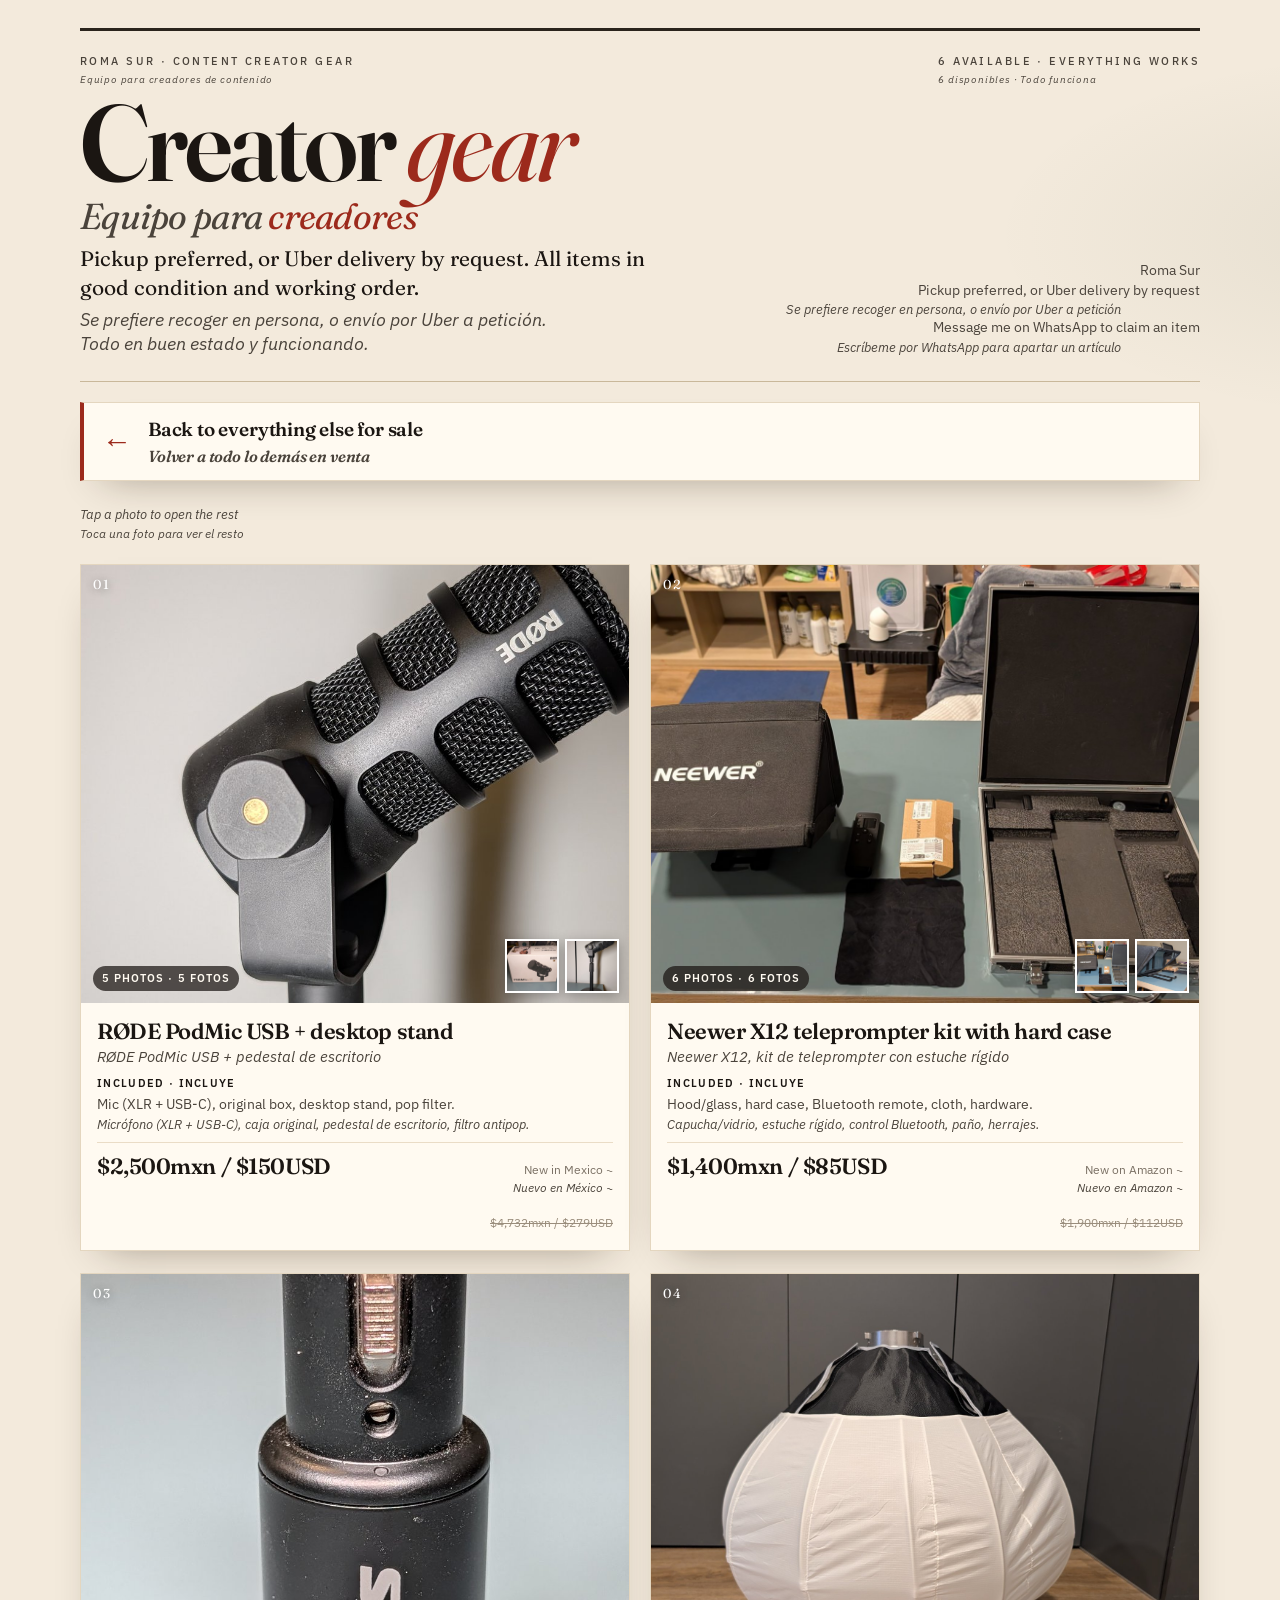
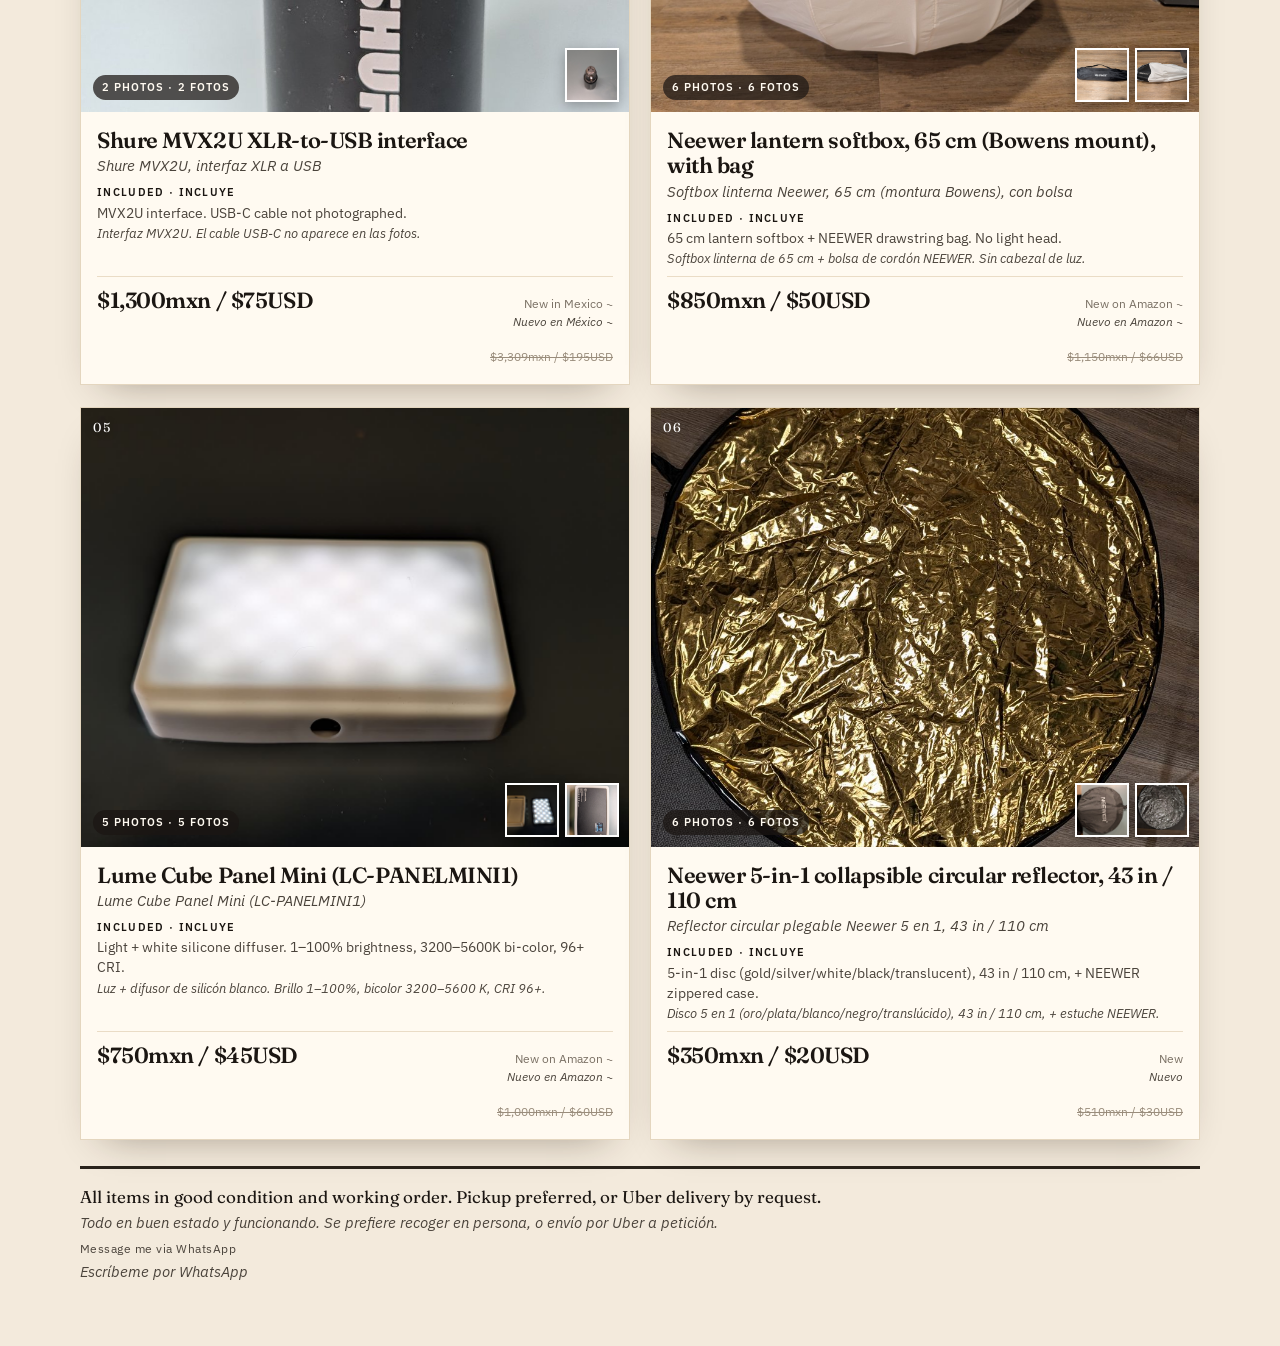
==== content-creator.html @ 0f6b2243 "Add sold flag, content creator gear page, and new prices. Cards take data-sold="true" for a SOLD / V" ====
<!DOCTYPE html>
<html lang="es-MX">
<head>
<meta charset="utf-8">
<meta name="viewport" content="width=device-width, initial-scale=1">
<title>Content creator gear for sale · Equipo para creadores en venta</title>
<link rel="stylesheet" href="catalog.css">
</head>
<body>
  <div class="wrap">
    <header class="mast">
      <div class="kicker">
        <span>Roma Sur · Content creator gear<span class="es" lang="es">Equipo para creadores de contenido</span></span>
        <span><span data-count="en">6 available</span> · Everything works<span class="es" lang="es"><span data-count="es">6 disponibles</span> · Todo funciona</span></span>
      </div>
      <h1>Creator <em>gear</em><span class="es" lang="es">Equipo para <em>creadores</em></span></h1>
      <div class="lede">
        <p>Pickup preferred, or Uber delivery by request. All items in good condition and working order.<span class="es" lang="es">Se prefiere recoger en persona, o envío por Uber a petición. Todo en buen estado y funcionando.</span></p>
        <div class="meta">
          <div>Roma Sur</div>
          <div>Pickup preferred, or Uber delivery by request<span class="es" lang="es">Se prefiere recoger en persona, o envío por Uber a petición</span></div>
          <div>Message me on WhatsApp to claim an item<span class="es" lang="es">Escríbeme por WhatsApp para apartar un artículo</span></div>
        </div>
      </div>
    </header>

    <a class="crosslink back" href="./">
      <span class="crosslink-arrow" aria-hidden="true">&larr;</span>
      <span class="crosslink-text"><b>Back to everything else for sale</b>
        <span class="es" lang="es"><b>Volver a todo lo demás en venta</b></span></span>
    </a>

    <div class="toolbar">
      <div class="hint">Tap a photo to open the rest<span class="es" lang="es">Toca una foto para ver el resto</span></div>
    </div>

    <main class="grid" id="catalog">

      <article class="card" data-id="rode-podmic-usb" data-price-mxn="2500" data-title-en="RØDE PodMic USB + desktop stand" data-title-es="RØDE PodMic USB + pedestal de escritorio" data-photos="[&quot;photos/PXL_20260826_134338659.jpg&quot;,&quot;photos/PXL_20260826_134357354.jpg&quot;,&quot;photos/PXL_20260826_134408629.jpg&quot;,&quot;photos/PXL_20260826_134411944.jpg&quot;,&quot;photos/PXL_20260826_134422929.jpg&quot;]">
        <div class="photo">
          <span class="idx">01</span>
          <img class="hero" src="photos/PXL_20260826_134411944.jpg" data-photo="photos/PXL_20260826_134411944.jpg" tabindex="0" role="button" alt="RØDE PodMic USB on desktop stand / RØDE PodMic USB en pedestal de escritorio">
          <div class="thumbs">
            <button type="button" aria-label="Box / Caja" data-photo="photos/PXL_20260826_134338659.jpg">
              <img src="photos/PXL_20260826_134338659.jpg" alt="">
            </button>
            <button type="button" aria-label="Mic close-up / Detalle del micrófono" data-photo="photos/PXL_20260826_134357354.jpg">
              <img src="photos/PXL_20260826_134357354.jpg" alt="">
            </button>
          </div>
          <div class="stamp" aria-hidden="true"><span>SOLD<span class="es" lang="es">VENDIDO</span></span></div>
        </div>
        <div class="body">
          <div class="toprow">
            <h2>RØDE PodMic USB + desktop stand<span class="es" lang="es">RØDE PodMic USB + pedestal de escritorio</span></h2>
          </div>
          <p class="inc"><strong>Included · Incluye</strong> Mic (XLR + USB-C), original box, desktop stand, pop filter.<span class="es" lang="es">Micrófono (XLR + USB-C), caja original, pedestal de escritorio, filtro antipop.</span></p>
          <div class="price-row">
            <div class="ask">$2,500mxn / $150USD</div>
            <div class="compare">New in Mexico ~<span class="es" lang="es">Nuevo en México ~</span><br><s>$4,732mxn / $279USD</s></div>
          </div>
        </div>
      </article>
      <article class="card" data-id="neewer-x12-teleprompter" data-price-mxn="1400" data-title-en="Neewer X12 teleprompter kit with hard case" data-title-es="Neewer X12, kit de teleprompter con estuche rígido" data-photos="[&quot;photos/PXL_20260826_133639661.jpg&quot;,&quot;photos/PXL_20260826_134014258.jpg&quot;,&quot;photos/PXL_20260826_134109632.jpg&quot;,&quot;photos/PXL_20260826_134116059.jpg&quot;,&quot;photos/PXL_20260826_134124106.jpg&quot;,&quot;photos/PXL_20260826_134131841.jpg&quot;]">
        <div class="photo">
          <span class="idx">02</span>
          <img class="hero" src="photos/PXL_20260826_134014258.jpg" data-photo="photos/PXL_20260826_134014258.jpg" tabindex="0" role="button" alt="Neewer X12 teleprompter kit laid out with hard case and accessories / Kit de teleprompter Neewer X12 con estuche rígido y accesorios">
          <div class="thumbs">
            <button type="button" aria-label="Assembled / Armado" data-photo="photos/PXL_20260826_134109632.jpg">
              <img src="photos/PXL_20260826_134109632.jpg" alt="">
            </button>
            <button type="button" aria-label="Accessories / Accesorios" data-photo="photos/PXL_20260826_134124106.jpg">
              <img src="photos/PXL_20260826_134124106.jpg" alt="">
            </button>
          </div>
          <div class="stamp" aria-hidden="true"><span>SOLD<span class="es" lang="es">VENDIDO</span></span></div>
        </div>
        <div class="body">
          <div class="toprow">
            <h2>Neewer X12 teleprompter kit with hard case<span class="es" lang="es">Neewer X12, kit de teleprompter con estuche rígido</span></h2>
          </div>
          <p class="inc"><strong>Included · Incluye</strong> Hood/glass, hard case, Bluetooth remote, cloth, hardware.<span class="es" lang="es">Capucha/vidrio, estuche rígido, control Bluetooth, paño, herrajes.</span></p>
          <div class="price-row">
            <div class="ask">$1,400mxn / $85USD</div>
            <div class="compare">New on Amazon ~<span class="es" lang="es">Nuevo en Amazon ~</span><br><s>$1,900mxn / $112USD</s></div>
          </div>
        </div>
      </article>
      <article class="card" data-id="shure-mvx2u" data-price-mxn="1300" data-title-en="Shure MVX2U XLR-to-USB interface" data-title-es="Shure MVX2U, interfaz XLR a USB" data-photos="[&quot;photos/PXL_20260826_134943539.jpg&quot;,&quot;photos/PXL_20260826_134956106.jpg&quot;]">
        <div class="photo">
          <span class="idx">03</span>
          <img class="hero" src="photos/PXL_20260826_134943539.jpg" data-photo="photos/PXL_20260826_134943539.jpg" tabindex="0" role="button" alt="Shure MVX2U XLR-to-USB interface / Interfaz Shure MVX2U de XLR a USB">
          <div class="thumbs">
            <button type="button" aria-label="Second angle" data-photo="photos/PXL_20260826_134956106.jpg">
              <img src="photos/PXL_20260826_134956106.jpg" alt="">
            </button>
          </div>
          <div class="stamp" aria-hidden="true"><span>SOLD<span class="es" lang="es">VENDIDO</span></span></div>
        </div>
        <div class="body">
          <div class="toprow">
            <h2>Shure MVX2U XLR-to-USB interface<span class="es" lang="es">Shure MVX2U, interfaz XLR a USB</span></h2>
          </div>
          <p class="inc"><strong>Included · Incluye</strong> MVX2U interface. USB-C cable not photographed.<span class="es" lang="es">Interfaz MVX2U. El cable USB-C no aparece en las fotos.</span></p>
          <div class="price-row">
            <div class="ask">$1,300mxn / $75USD</div>
            <div class="compare">New in Mexico ~<span class="es" lang="es">Nuevo en México ~</span><br><s>$3,309mxn / $195USD</s></div>
          </div>
        </div>
      </article>
      <article class="card" data-id="neewer-lantern-softbox" data-price-mxn="850" data-title-en="Neewer lantern softbox, 65 cm (Bowens mount), with bag" data-title-es="Softbox linterna Neewer, 65 cm (montura Bowens), con bolsa" data-photos="[&quot;photos/PXL_20260816_183229438.jpg&quot;,&quot;photos/PXL_20260816_183234628.jpg&quot;,&quot;photos/PXL_20260816_183247531.jpg&quot;,&quot;photos/PXL_20260816_183252354.jpg&quot;,&quot;photos/PXL_20260816_183313198.jpg&quot;,&quot;photos/PXL_20260816_183334958.jpg&quot;]">
        <div class="photo">
          <span class="idx">04</span>
          <img class="hero" src="photos/PXL_20260816_183229438.jpg" data-photo="photos/PXL_20260816_183229438.jpg" tabindex="0" role="button" alt="Neewer 65 cm lantern softbox standing on a wood floor / Softbox linterna Neewer de 65 cm sobre piso de madera">
          <div class="thumbs">
            <button type="button" aria-label="Carry bag / Bolsa" data-photo="photos/PXL_20260816_183334958.jpg">
              <img src="photos/PXL_20260816_183334958.jpg" alt="">
            </button>
            <button type="button" aria-label="Collapsed / Plegado" data-photo="photos/PXL_20260816_183313198.jpg">
              <img src="photos/PXL_20260816_183313198.jpg" alt="">
            </button>
          </div>
          <div class="stamp" aria-hidden="true"><span>SOLD<span class="es" lang="es">VENDIDO</span></span></div>
        </div>
        <div class="body">
          <div class="toprow">
            <h2>Neewer lantern softbox, 65 cm (Bowens mount), with bag<span class="es" lang="es">Softbox linterna Neewer, 65 cm (montura Bowens), con bolsa</span></h2>
          </div>
          <p class="inc"><strong>Included · Incluye</strong> 65 cm lantern softbox + NEEWER drawstring bag. No light head.<span class="es" lang="es">Softbox linterna de 65 cm + bolsa de cordón NEEWER. Sin cabezal de luz.</span></p>
          <div class="price-row">
            <div class="ask">$850mxn / $50USD</div>
            <div class="compare">New on Amazon ~<span class="es" lang="es">Nuevo en Amazon ~</span><br><s>$1,150mxn / $66USD</s></div>
          </div>
        </div>
      </article>
      <article class="card" data-id="lume-cube-panel-mini" data-price-mxn="750" data-title-en="Lume Cube Panel Mini (LC-PANELMINI1)" data-title-es="Lume Cube Panel Mini (LC-PANELMINI1)" data-photos="[&quot;photos/lumecube-on.jpg&quot;,&quot;photos/lumecube-leds.jpg&quot;,&quot;photos/lumecube-back.jpg&quot;,&quot;photos/lumecube-back-2.jpg&quot;,&quot;photos/lumecube-back-3.jpg&quot;]">
        <div class="photo">
          <span class="idx">05</span>
          <img class="hero" src="photos/lumecube-on.jpg" data-photo="photos/lumecube-on.jpg" tabindex="0" role="button" alt="Lume Cube Panel Mini on with white silicone diffuser / Lume Cube Panel Mini encendido con difusor de silicón blanco">
          <div class="thumbs">
            <button type="button" aria-label="LEDs" data-photo="photos/lumecube-leds.jpg">
              <img src="photos/lumecube-leds.jpg" alt="">
            </button>
            <button type="button" aria-label="Back / Reverso" data-photo="photos/lumecube-back.jpg">
              <img src="photos/lumecube-back.jpg" alt="">
            </button>
          </div>
          <div class="stamp" aria-hidden="true"><span>SOLD<span class="es" lang="es">VENDIDO</span></span></div>
        </div>
        <div class="body">
          <div class="toprow">
            <h2>Lume Cube Panel Mini (LC-PANELMINI1)<span class="es" lang="es">Lume Cube Panel Mini (LC-PANELMINI1)</span></h2>
          </div>
          <p class="inc"><strong>Included · Incluye</strong> Light + white silicone diffuser. 1–100% brightness, 3200–5600K bi-color, 96+ CRI.<span class="es" lang="es">Luz + difusor de silicón blanco. Brillo 1–100%, bicolor 3200–5600 K, CRI 96+.</span></p>
          <div class="price-row">
            <div class="ask">$750mxn / $45USD</div>
            <div class="compare">New on Amazon ~<span class="es" lang="es">Nuevo en Amazon ~</span><br><s>$1,000mxn / $60USD</s></div>
          </div>
        </div>
      </article>
      <article class="card" data-id="neewer-5in1-reflector" data-price-mxn="350" data-title-en="Neewer 5-in-1 collapsible circular reflector, 43 in / 110 cm" data-title-es="Reflector circular plegable Neewer 5 en 1, 43 in / 110 cm" data-photos="[&quot;photos/PXL_20260826_133330010.jpg&quot;,&quot;photos/PXL_20260826_133350002.jpg&quot;,&quot;photos/PXL_20260826_133357118.jpg&quot;,&quot;photos/PXL_20260826_133420489.jpg&quot;,&quot;photos/PXL_20260826_133445475.jpg&quot;,&quot;photos/PXL_20260826_133501360.jpg&quot;]">
        <div class="photo">
          <span class="idx">06</span>
          <img class="hero" src="photos/PXL_20260826_133501360.jpg" data-photo="photos/PXL_20260826_133501360.jpg" tabindex="0" role="button" alt="Neewer 5-in-1 gold reflector, 43 in / 110 cm, opened on the floor / Reflector Neewer 5 en 1 dorado de 43 in / 110 cm abierto en el piso">
          <div class="thumbs">
            <button type="button" aria-label="Carry case / Estuche" data-photo="photos/PXL_20260826_133330010.jpg">
              <img src="photos/PXL_20260826_133330010.jpg" alt="">
            </button>
            <button type="button" aria-label="Silver side / Lado plata" data-photo="photos/PXL_20260826_133350002.jpg">
              <img src="photos/PXL_20260826_133350002.jpg" alt="">
            </button>
          </div>
          <div class="stamp" aria-hidden="true"><span>SOLD<span class="es" lang="es">VENDIDO</span></span></div>
        </div>
        <div class="body">
          <div class="toprow">
            <h2>Neewer 5-in-1 collapsible circular reflector, 43 in / 110 cm<span class="es" lang="es">Reflector circular plegable Neewer 5 en 1, 43 in / 110 cm</span></h2>
          </div>
          <p class="inc"><strong>Included · Incluye</strong> 5-in-1 disc (gold/silver/white/black/translucent), 43 in / 110 cm, + NEEWER zippered case.<span class="es" lang="es">Disco 5 en 1 (oro/plata/blanco/negro/translúcido), 43 in / 110 cm, + estuche NEEWER.</span></p>
          <div class="price-row">
            <div class="ask">$350mxn / $20USD</div>
            <div class="compare">New<span class="es" lang="es">Nuevo</span><br><s>$510mxn / $30USD</s></div>
          </div>
        </div>
      </article>

    </main>

    <footer class="colophon">
      <p>All items in good condition and working order. Pickup preferred, or Uber delivery by request.<span class="es" lang="es">Todo en buen estado y funcionando. Se prefiere recoger en persona, o envío por Uber a petición.</span></p>
      <div class="fine">Message me via WhatsApp<span class="es" lang="es">Escríbeme por WhatsApp</span></div>
    </footer>
  </div>

<div id="lightbox" class="lightbox" hidden role="dialog" aria-modal="true" aria-labelledby="lb-caption">
  <button type="button" class="lb-backdrop" tabindex="-1" aria-label="Close gallery / Cerrar galería"></button>
  <button type="button" class="lb-close" aria-label="Close / Cerrar">&times;</button>
  <div class="lb-stage">
    <div class="lb-frame">
      <button type="button" class="lb-prev" aria-label="Previous photo / Foto anterior">&#8249;</button>
      <img class="lb-img" alt="">
      <button type="button" class="lb-next" aria-label="Next photo / Foto siguiente">&#8250;</button>
    </div>
    <div class="lb-meta">
      <div class="lb-caption" id="lb-caption"></div>
      <div class="lb-counter"></div>
    </div>
    <div class="lb-strip" role="tablist" aria-label="Photos of this item / Fotos de este artículo"></div>
  </div>
</div>

<script src="catalog.js"></script>
</body>
</html>
---- catalog.css ----
@import url("https://fonts.googleapis.com/css2?family=Fraunces:ital,opsz,wght@0,9..144,400;0,9..144,600;0,9..144,700;1,9..144,400;1,9..144,600&family=IBM+Plex+Sans:ital,wght@0,400;0,500;0,600;1,400&display=swap");

  :root {
    --paper: #f3eadc;
    --paper-2: #efe4d2;
    --ink: #1b1612;
    --ink-soft: #4a433b;
    --rule: #c9b89a;
    --rule-strong: #2a241c;
    --wax: #9c2a1c;
    --wax-deep: #6e1810;
    --olive: #3a4a32;
    --olive-soft: #d7e0cf;
    --sold-red: #b11a14;
    --card: #fffaf1;
    --shadow: 0 18px 40px -24px rgba(40, 24, 8, 0.45);
    --display: "Fraunces", "Iowan Old Style", "Palatino Linotype", Palatino, Georgia, serif;
    --sans: "IBM Plex Sans", "Segoe UI", system-ui, -apple-system, sans-serif;
  }

  * { box-sizing: border-box; }
  html { -webkit-text-size-adjust: 100%; }
  body {
    margin: 0;
    background:
      radial-gradient(1200px 500px at 10% -10%, rgba(156, 42, 28, 0.06), transparent 50%),
      radial-gradient(900px 400px at 110% 8%, rgba(58, 74, 50, 0.07), transparent 46%),
      var(--paper);
    color: var(--ink);
    font-family: var(--sans);
    line-height: 1.5;
  }

  .wrap {
    width: min(1120px, calc(100% - 32px));
    margin: 0 auto;
    padding: 28px 0 64px;
  }

  header.mast {
    border-top: 3px solid var(--rule-strong);
    border-bottom: 1px solid var(--rule);
    padding: 22px 0 26px;
    margin-bottom: 28px;
  }
  .kicker {
    display: flex;
    justify-content: space-between;
    gap: 12px;
    flex-wrap: wrap;
    font-size: 11px;
    letter-spacing: 0.22em;
    text-transform: uppercase;
    color: var(--ink-soft);
    font-weight: 500;
  }
  h1 {
    font-family: var(--display);
    font-weight: 600;
    font-size: clamp(52px, 12vw, 108px);
    line-height: 0.86;
    letter-spacing: -0.03em;
    margin: 10px 0 8px;
  }
  h1 em {
    font-style: italic;
    font-weight: 400;
    color: var(--wax);
  }
  .lede {
    display: grid;
    grid-template-columns: 1.3fr 0.9fr;
    gap: 28px;
    align-items: end;
    margin-top: 8px;
  }
  .lede p {
    margin: 0;
    font-family: var(--display);
    font-size: clamp(17px, 2.1vw, 21px);
    line-height: 1.35;
    max-width: 42ch;
  }
  .meta {
    font-size: 13.5px;
    color: var(--ink-soft);
    text-align: right;
  }
  .meta strong { color: var(--ink); font-weight: 600; }
  .contact-blank {
    margin-top: 10px;
    border-bottom: 1px dashed var(--rule);
    min-height: 1.4em;
    font-size: 13px;
    color: #8a7d6c;
  }

  .toolbar {
    display: flex;
    justify-content: space-between;
    align-items: baseline;
    gap: 12px;
    flex-wrap: wrap;
    margin: 6px 0 22px;
    font-size: 12.5px;
    color: var(--ink-soft);
  }
  .toolbar b { color: var(--ink); }
  .hint { font-style: italic; }

  .grid {
    display: grid;
    grid-template-columns: 1fr 1fr;
    gap: 22px 20px;
  }

  article.card {
    background: var(--card);
    border: 1px solid #e4d6bf;
    box-shadow: var(--shadow);
    display: flex;
    flex-direction: column;
    position: relative;
    overflow: hidden;
    break-inside: avoid;
    page-break-inside: avoid;
  }
  article.card[data-sold="true"] { background: #f4eee6; }

  .photo {
    position: relative;
    aspect-ratio: 5 / 4;
    background: #d8cbb6;
    overflow: hidden;
  }
  .photo img.hero {
    width: 100%;
    height: 100%;
    object-fit: cover;
    object-position: center;
    display: block;
    cursor: pointer;
    transition: filter 180ms ease, opacity 180ms ease, transform 400ms ease;
  }
  .photo img.hero:focus-visible {
    outline: 2px solid #fff;
    outline-offset: -3px;
  }
  article.card:hover .photo img.hero { transform: scale(1.03); }
  article.card[data-sold="true"] .photo img.hero {
    filter: grayscale(0.7) contrast(0.95);
    opacity: 0.68;
    transform: none;
  }

  .idx {
    position: absolute;
    top: 10px;
    left: 12px;
    font-family: var(--display);
    font-size: 13px;
    letter-spacing: 0.14em;
    color: #fff;
    text-shadow: 0 1px 8px rgba(0,0,0,0.45);
    z-index: 2;
  }

  .thumbs {
    position: absolute;
    right: 10px;
    bottom: 10px;
    display: flex;
    gap: 6px;
    z-index: 2;
  }
  .thumbs button {
    width: 54px;
    height: 54px;
    padding: 0;
    border: 2px solid #fff;
    box-shadow: 0 4px 12px rgba(0,0,0,0.28);
    cursor: pointer;
    background: #ccc;
    overflow: hidden;
  }
  .thumbs img {
    width: 100%;
    height: 100%;
    object-fit: cover;
    display: block;
  }

  .stamp {
    display: none;
    position: absolute;
    inset: 0;
    place-items: center;
    pointer-events: none;
    z-index: 3;
  }
  article.card[data-sold="true"] .stamp { display: grid; }
  .stamp span {
    font-family: var(--display);
    font-weight: 700;
    font-size: clamp(42px, 6vw, 64px);
    letter-spacing: 0.12em;
    color: var(--sold-red);
    border: 6px solid var(--sold-red);
    padding: 2px 16px 8px;
    transform: rotate(-16deg);
    mix-blend-mode: multiply;
    opacity: 0.92;
    text-shadow: 1px 1px 0 #1a0a08;
    box-shadow: inset 0 0 0 2px #1a0a08, 0 0 0 2px #1a0a08;
    background: rgba(20, 8, 6, 0.08);
  }

  .body {
    padding: 16px 16px 18px;
    display: flex;
    flex-direction: column;
    gap: 8px;
    flex: 1;
  }
  .toprow {
    display: flex;
    justify-content: space-between;
    align-items: flex-start;
    gap: 10px;
  }
  h2 {
    font-family: var(--display);
    font-weight: 600;
    font-size: 22px;
    line-height: 1.15;
    letter-spacing: -0.02em;
    margin: 0;
    flex: 1 1 auto;
    min-width: 0;
  }
  .chip {
    flex: 0 0 auto;
    border: 1px solid var(--olive);
    background: var(--olive-soft);
    color: var(--olive);
    font-size: 11px;
    font-weight: 600;
    letter-spacing: 0.12em;
    text-transform: uppercase;
    padding: 5px 9px 4px;
    cursor: pointer;
    border-radius: 999px;
    font-family: var(--sans);
  }
  .chip:hover { filter: brightness(0.96); }
  .chip:focus-visible { outline: 2px solid var(--ink); outline-offset: 2px; }
  article.card[data-sold="true"] .chip {
    background: #1b1612;
    border-color: #1b1612;
    color: #f6efe4;
  }

  .inc {
    margin: 0;
    font-size: 13.5px;
    color: var(--ink-soft);
  }
  .inc strong {
    color: var(--ink);
    font-weight: 600;
    font-size: 11px;
    letter-spacing: 0.12em;
    text-transform: uppercase;
    display: block;
    margin-bottom: 2px;
  }

  .price-row {
    margin-top: auto;
    padding-top: 10px;
    border-top: 1px solid #eadcc6;
    display: flex;
    justify-content: space-between;
    align-items: baseline;
    gap: 10px;
  }
  .ask {
    font-family: var(--display);
    font-weight: 600;
    font-size: clamp(16px, 2.1vw, 22px);
    letter-spacing: -0.02em;
    line-height: 1.2;
  }
  article.card[data-sold="true"] .ask {
    color: #8a8074;
    text-decoration: line-through;
    text-decoration-thickness: 2px;
  }
  .ask small {
    font-size: 22px;
    font-style: italic;
    font-weight: 400;
    letter-spacing: 0;
  }
  .compare {
    text-align: right;
    font-size: 12px;
    color: #7a7064;
  }
  .compare s {
    color: #9a8d7c;
    text-decoration-thickness: 1px;
  }
  .note {
    font-size: 12px;
    color: var(--ink-soft);
    font-style: italic;
    margin: 0;
  }

  .footnote {
    margin: 28px 0 0;
    padding: 14px 16px;
    border-left: 3px solid var(--rule);
    color: var(--ink-soft);
    font-size: 13.5px;
  }
  footer.colophon {
    margin-top: 26px;
    padding-top: 16px;
    border-top: 3px solid var(--rule-strong);
    display: grid;
    gap: 8px;
  }
  footer.colophon p {
    margin: 0;
    font-family: var(--display);
    font-size: 17px;
    line-height: 1.4;
  }
  .fine {
    font-family: var(--sans);
    font-size: 12px;
    color: var(--ink-soft);
    letter-spacing: 0.04em;
  }

  @media (max-width: 760px) {
    .wrap { width: min(100% - 22px, 640px); padding-top: 16px; }
    .lede { grid-template-columns: 1fr; gap: 12px; }
    .meta { text-align: left; }
    .grid { grid-template-columns: 1fr; gap: 18px; }
    h1 { font-size: 64px; }
    h2 { font-size: 21px; }
    .photo { aspect-ratio: 4 / 3; }
    .ask { font-size: 34px; }
    article.card:hover .photo img.hero { transform: none; }
  }



  .es {
    display: block;
    font-family: var(--sans);
    font-weight: 400;
    font-style: italic;
    letter-spacing: 0;
    text-transform: none;
    color: var(--ink-soft);
    line-height: 1.3;
  }
  h1 .es {
    font-family: var(--display);
    font-size: clamp(22px, 4.2vw, 36px);
    font-style: italic;
    font-weight: 400;
    color: var(--ink-soft);
    margin-top: 10px;
    letter-spacing: -0.02em;
    line-height: 1.05;
  }
  h1 .es em { font-style: italic; color: var(--wax); font-weight: 400; }
  h2 .es {
    font-size: 14.5px;
    margin-top: 4px;
  }
  .kicker .es {
    font-size: 10px;
    letter-spacing: 0.08em;
    margin-top: 3px;
    text-transform: none;
  }
  .lede .es {
    font-size: 0.88em;
    margin-top: 6px;
    max-width: 46ch;
  }
  .meta .es {
    font-size: 12.5px;
    margin-top: 1px;
  }
  .hint .es { font-size: 12px; margin-top: 2px; }
  .inc .es { font-size: 13px; margin-top: 3px; }
  .note .es { display: inline; font-style: italic; }
  .compare .es { font-size: 11.5px; margin-top: 2px; }
  footer.colophon .es { font-size: 15px; margin-top: 4px; }
  .fine .es { font-size: 12px; margin-top: 2px; }
  .stamp span { text-align: center; line-height: 1.05; }
  .stamp .es {
    font-size: 0.42em;
    letter-spacing: 0.16em;
    color: var(--sold-red);
    margin-top: 0;
  }
  .photo-count .es { display: inline; color: inherit; font-style: normal; }

  .photo-count {
    position: absolute;
    left: 12px;
    bottom: 12px;
    z-index: 2;
    background: rgba(27, 22, 18, 0.72);
    color: #fffaf1;
    font-size: 10.5px;
    font-weight: 600;
    letter-spacing: 0.1em;
    text-transform: uppercase;
    padding: 5px 9px 4px;
    border-radius: 999px;
    pointer-events: none;
    font-family: var(--sans);
  }

  .lightbox {
    position: fixed;
    inset: 0;
    z-index: 80;
    display: none;
    align-items: stretch;
    justify-content: center;
  }
  .lightbox.open { display: flex; }
  html.lb-open,
  html.lb-open body { overflow: hidden; }

  .lb-backdrop {
    position: absolute;
    inset: 0;
    background: rgba(18, 12, 8, 0.88);
    border: 0;
    padding: 0;
    margin: 0;
    cursor: pointer;
  }

  .lb-stage {
    position: relative;
    z-index: 1;
    width: min(1080px, calc(100% - 28px));
    margin: auto;
    display: flex;
    flex-direction: column;
    align-items: center;
    justify-content: center;
    gap: 12px;
    max-height: 100dvh;
    padding: 56px 8px 20px;
    pointer-events: none;
  }
  .lb-stage > * { pointer-events: auto; }

  .lb-frame {
    position: relative;
    display: flex;
    align-items: center;
    justify-content: center;
    width: 100%;
    min-height: 0;
  }

  .lb-img {
    max-width: 100%;
    max-height: min(72dvh, 860px);
    width: auto;
    height: auto;
    object-fit: contain;
    display: block;
    box-shadow: 0 24px 64px rgba(0,0,0,0.5);
    background: #1b1612;
  }

  .lb-close, .lb-prev, .lb-next {
    font-family: var(--display);
    background: var(--card);
    color: var(--ink);
    border: 1px solid #e4d6bf;
    cursor: pointer;
    box-shadow: 0 8px 20px rgba(0,0,0,0.28);
  }
  .lb-close:hover, .lb-prev:hover, .lb-next:hover { background: #fff; }
  .lb-close:focus-visible,
  .lb-prev:focus-visible,
  .lb-next:focus-visible,
  .lb-strip button:focus-visible {
    outline: 2px solid #fffaf1;
    outline-offset: 2px;
  }

  .lb-close {
    position: absolute;
    top: 14px;
    right: 14px;
    z-index: 2;
    width: 44px;
    height: 44px;
    border-radius: 999px;
    font-size: 26px;
    line-height: 1;
  }

  .lb-prev, .lb-next {
    position: absolute;
    top: 50%;
    transform: translateY(-50%);
    width: 46px;
    height: 46px;
    border-radius: 999px;
    font-size: 30px;
    line-height: 1;
    z-index: 2;
  }
  .lb-prev { left: 10px; }
  .lb-next { right: 10px; }
  .lightbox.single .lb-prev,
  .lightbox.single .lb-next { display: none; }

  .lb-meta {
    display: flex;
    justify-content: space-between;
    align-items: baseline;
    gap: 12px;
    width: 100%;
    color: #efe4d2;
    font-size: 13px;
  }
  .lb-caption {
    font-family: var(--display);
    font-size: 18px;
    color: #fffaf1;
  }
  .lb-counter {
    letter-spacing: 0.12em;
    text-transform: uppercase;
    font-size: 11px;
    color: #c9b89a;
    white-space: nowrap;
  }

  .lb-strip {
    display: flex;
    gap: 8px;
    overflow-x: auto;
    max-width: 100%;
    padding: 2px 0 8px;
    scrollbar-width: thin;
  }
  .lb-strip button {
    width: 62px;
    height: 62px;
    padding: 0;
    border: 2px solid transparent;
    box-shadow: 0 2px 8px rgba(0,0,0,0.35);
    cursor: pointer;
    background: #3a3228;
    overflow: hidden;
    flex: 0 0 auto;
  }
  .lb-strip button[aria-current="true"] {
    border-color: #fffaf1;
    box-shadow: 0 0 0 2px var(--wax);
  }
  .lb-strip img {
    width: 100%;
    height: 100%;
    object-fit: cover;
    display: block;
  }

  @media (max-width: 760px) {
    .lb-prev { left: 0; }
    .lb-next { right: 0; }
    .lb-img { max-height: min(62dvh, 640px); }
    .lb-stage { padding: 52px 0 16px; }
  }

  @page { size: letter portrait; margin: 0.32in 0.34in; }
  @media print {
    * { -webkit-print-color-adjust: exact; print-color-adjust: exact; }
    body { background: #fff !important; }
    .wrap { width: 100%; padding: 0; }
    .hint, .thumbs, .toolbar, .photo-count, .lightbox { display: none !important; }
    header.mast { padding: 2px 0 6px; margin-bottom: 8px; }
    .kicker { font-size: 8px; letter-spacing: 0.14em; }
    h1 { font-size: 28px; margin: 0 0 2px; line-height: 0.9; }
    .lede { grid-template-columns: 1.3fr 1fr; gap: 8px; align-items: start; }
    .lede p { font-size: 11px; max-width: none; }
    .meta { font-size: 9px; line-height: 1.3; }
    .contact-blank { margin-top: 2px; font-size: 9px; min-height: 0.9em; }
    .grid { grid-template-columns: 1fr 1fr; gap: 7px 8px; }
    article.card {
      box-shadow: none;
      display: grid;
      grid-template-columns: 92px 1fr;
      break-inside: avoid;
      page-break-inside: avoid;
    }
    .photo { aspect-ratio: auto; height: 100%; min-height: 88px; }
    .body { padding: 4px 7px 5px; gap: 2px; }
    h2 { font-size: 11px; line-height: 1.12; }
    .chip { font-size: 7px; padding: 1px 5px 0; letter-spacing: 0.06em; cursor: default; }
    .inc {
      font-size: 8px;
      line-height: 1.25;
      display: -webkit-box;
      -webkit-box-orient: vertical;
      -webkit-line-clamp: 2;
      overflow: hidden;
    }
    .inc strong { font-size: 7px; margin-bottom: 0; display: inline; margin-right: 3px; }
    .note { font-size: 7.5px; }
    .price-row { padding-top: 2px; }
    .ask { font-size: 10px; }
    .ask small { font-size: 12px; }
    .compare { font-size: 7.5px; }
    .stamp span { font-size: 18px; border-width: 2px; padding: 0 5px 1px; }
    .footnote { margin: 8px 0 0; padding: 4px 6px; font-size: 8px; }
    footer.colophon { margin-top: 8px; padding-top: 5px; gap: 2px; }
    footer.colophon p { font-size: 11px; }
    .fine { font-size: 8px; }
    article.card:hover .photo img.hero { transform: none; }
  }

  article.card[data-sold="true"] .body { opacity: 0.8; }
  article.card[data-sold="true"] .chip { cursor: default; }

  .crosslink {
    display: flex;
    align-items: center;
    justify-content: space-between;
    gap: 16px;
    margin: -8px 0 24px;
    padding: 14px 18px;
    background: var(--card);
    border: 1px solid #e4d6bf;
    border-left: 4px solid var(--wax);
    box-shadow: var(--shadow);
    color: var(--ink);
    text-decoration: none;
    font-size: 15px;
    line-height: 1.35;
  }
  .crosslink:hover { background: #fff; }
  .crosslink:focus-visible { outline: 2px solid var(--ink); outline-offset: 2px; }
  .crosslink b { font-family: var(--display); font-weight: 600; font-size: 19px; letter-spacing: -0.01em; }
  .crosslink .es { font-size: 13.5px; margin-top: 3px; }
  .crosslink .es b { font-size: 16px; }
  .crosslink-arrow { font-family: var(--display); font-size: 30px; color: var(--wax); flex: 0 0 auto; }
  .crosslink.back { justify-content: flex-start; }
  @media print { .crosslink { display: none !important; } }
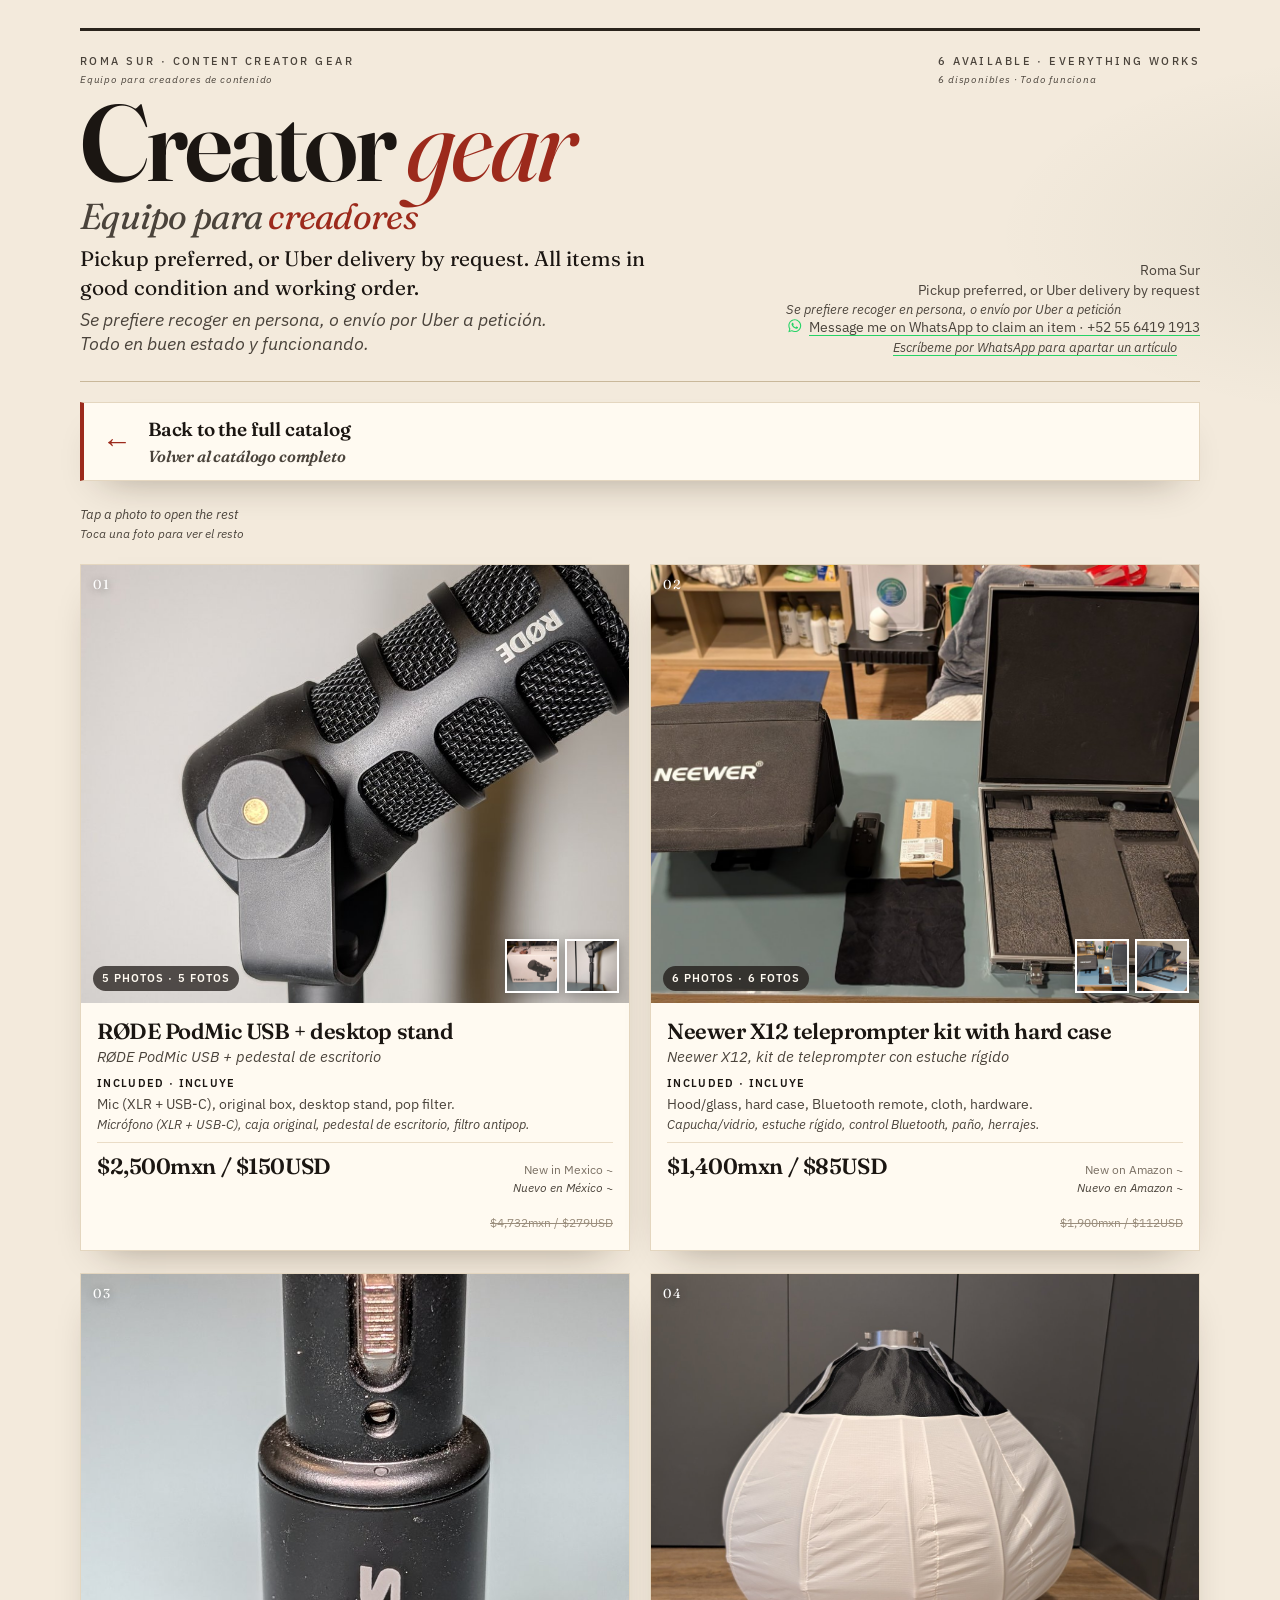
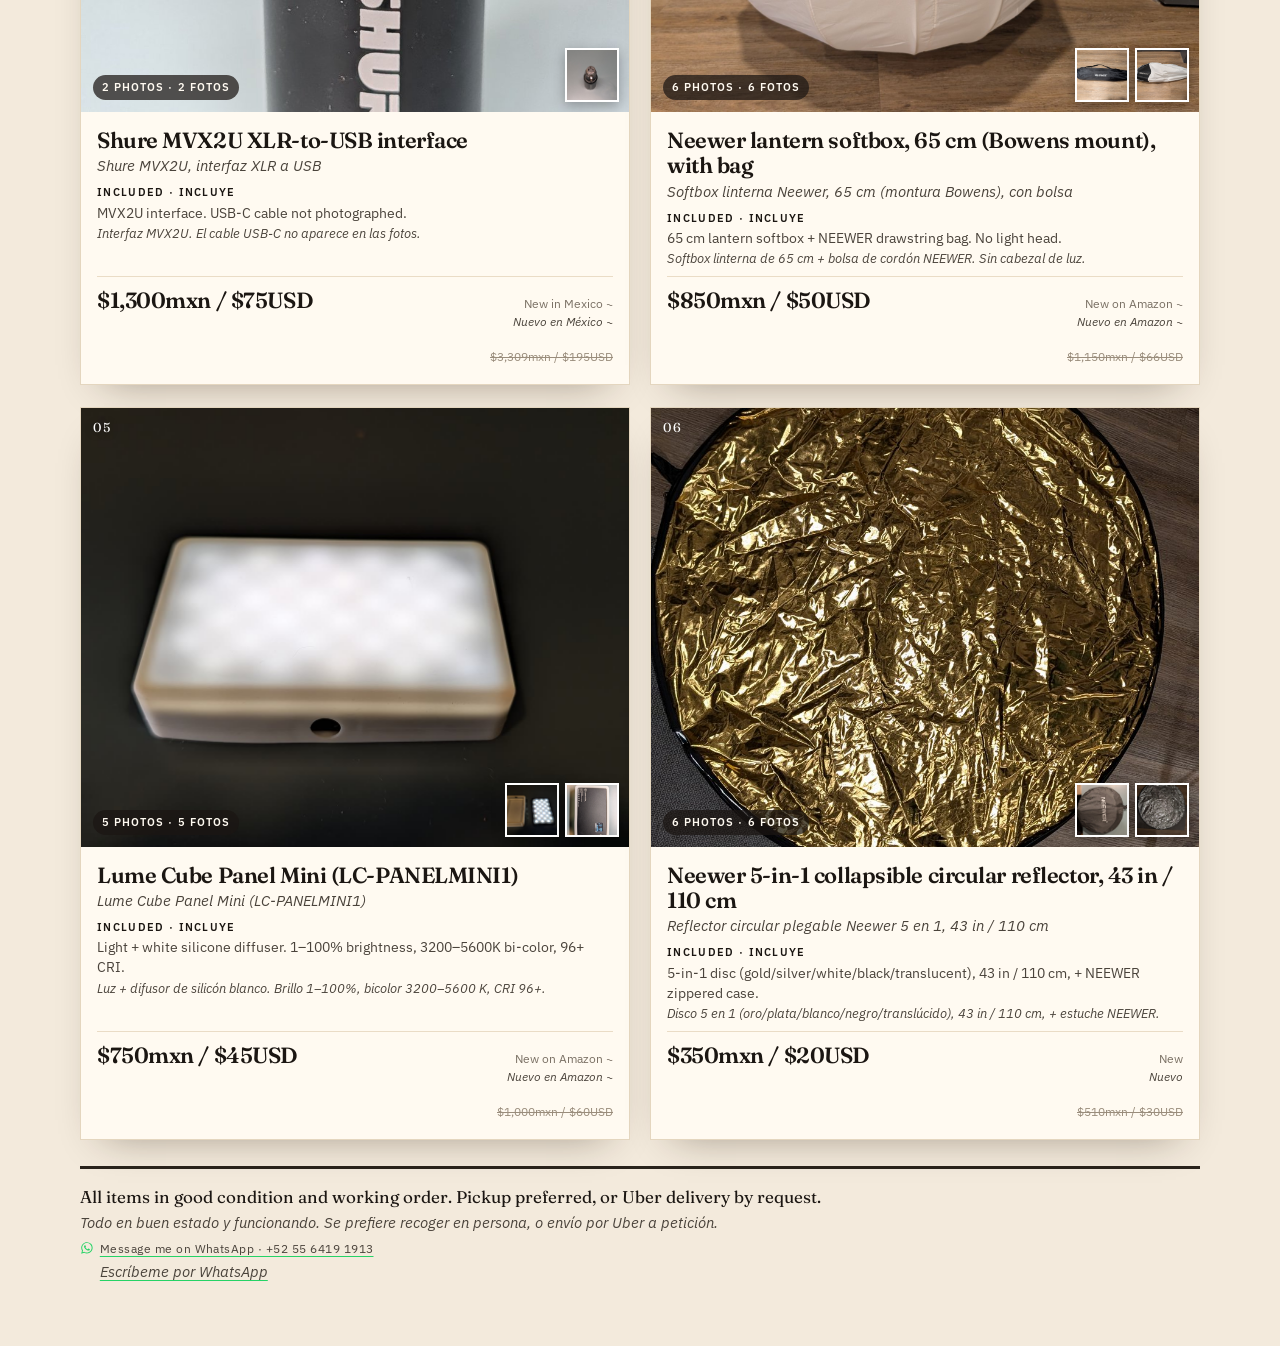
==== commit 33ef949b: "Show all 20 items on the main page; creator page is a subset. Link WhatsApp with icon." ====
--- a/content-creator.html
+++ b/content-creator.html
@@ -19,15 +19,15 @@
         <div class="meta">
           <div>Roma Sur</div>
           <div>Pickup preferred, or Uber delivery by request<span class="es" lang="es">Se prefiere recoger en persona, o envío por Uber a petición</span></div>
-          <div>Message me on WhatsApp to claim an item<span class="es" lang="es">Escríbeme por WhatsApp para apartar un artículo</span></div>
+          <div><a class="wa-link" href="https://wa.me/525564191913?text=Hi%20Ross%2C%20I%27m%20interested%20in%20an%20item%20from%20your%20sale.%20/%20Hola%20Ross%2C%20me%20interesa%20un%20art%C3%ADculo%20de%20tu%20venta." target="_blank" rel="noopener"><svg class="wa-icon" viewBox="0 0 24 24" width="16" height="16" aria-hidden="true" focusable="false"><path fill="#25D366" d="M12.04 2C6.58 2 2.13 6.45 2.13 11.91c0 1.75.46 3.45 1.32 4.95L2.05 22l5.25-1.38a9.9 9.9 0 0 0 4.74 1.21h.01c5.46 0 9.91-4.45 9.91-9.91 0-2.65-1.03-5.14-2.9-7.01A9.82 9.82 0 0 0 12.04 2Zm0 18.15h-.01a8.23 8.23 0 0 1-4.19-1.15l-.3-.18-3.12.82.83-3.04-.2-.31a8.2 8.2 0 0 1-1.26-4.38c0-4.54 3.7-8.24 8.25-8.24 2.2 0 4.27.86 5.83 2.42a8.18 8.18 0 0 1 2.41 5.83c0 4.54-3.7 8.23-8.24 8.23Zm4.52-6.16c-.25-.12-1.47-.72-1.69-.81-.23-.08-.39-.12-.56.12-.16.25-.64.81-.79.97-.14.17-.29.19-.54.06-.25-.12-1.05-.39-1.99-1.23-.74-.66-1.23-1.47-1.38-1.72-.14-.25-.02-.38.11-.51.11-.11.25-.29.37-.43.13-.15.17-.25.25-.41.08-.17.04-.31-.02-.43-.06-.12-.56-1.34-.76-1.84-.2-.48-.41-.42-.56-.43h-.48c-.17 0-.43.06-.66.31-.22.25-.86.85-.86 2.07 0 1.22.89 2.4 1.01 2.56.12.17 1.75 2.67 4.23 3.74.59.26 1.05.41 1.41.52.59.19 1.13.16 1.56.1.48-.07 1.47-.6 1.67-1.18.21-.58.21-1.07.14-1.18-.06-.1-.22-.16-.47-.28Z"/></svg><span>Message me on WhatsApp to claim an item · +52 55 6419 1913<span class="es" lang="es">Escríbeme por WhatsApp para apartar un artículo</span></span></a></div>
         </div>
       </div>
     </header>
 
     <a class="crosslink back" href="./">
       <span class="crosslink-arrow" aria-hidden="true">&larr;</span>
-      <span class="crosslink-text"><b>Back to everything else for sale</b>
-        <span class="es" lang="es"><b>Volver a todo lo demás en venta</b></span></span>
+      <span class="crosslink-text"><b>Back to the full catalog</b>
+        <span class="es" lang="es"><b>Volver al catálogo completo</b></span></span>
     </a>
 
     <div class="toolbar">
@@ -188,7 +188,7 @@
 
     <footer class="colophon">
       <p>All items in good condition and working order. Pickup preferred, or Uber delivery by request.<span class="es" lang="es">Todo en buen estado y funcionando. Se prefiere recoger en persona, o envío por Uber a petición.</span></p>
-      <div class="fine">Message me via WhatsApp<span class="es" lang="es">Escríbeme por WhatsApp</span></div>
+      <div class="fine"><a class="wa-link" href="https://wa.me/525564191913?text=Hi%20Ross%2C%20I%27m%20interested%20in%20an%20item%20from%20your%20sale.%20/%20Hola%20Ross%2C%20me%20interesa%20un%20art%C3%ADculo%20de%20tu%20venta." target="_blank" rel="noopener"><svg class="wa-icon" viewBox="0 0 24 24" width="16" height="16" aria-hidden="true" focusable="false"><path fill="#25D366" d="M12.04 2C6.58 2 2.13 6.45 2.13 11.91c0 1.75.46 3.45 1.32 4.95L2.05 22l5.25-1.38a9.9 9.9 0 0 0 4.74 1.21h.01c5.46 0 9.91-4.45 9.91-9.91 0-2.65-1.03-5.14-2.9-7.01A9.82 9.82 0 0 0 12.04 2Zm0 18.15h-.01a8.23 8.23 0 0 1-4.19-1.15l-.3-.18-3.12.82.83-3.04-.2-.31a8.2 8.2 0 0 1-1.26-4.38c0-4.54 3.7-8.24 8.25-8.24 2.2 0 4.27.86 5.83 2.42a8.18 8.18 0 0 1 2.41 5.83c0 4.54-3.7 8.23-8.24 8.23Zm4.52-6.16c-.25-.12-1.47-.72-1.69-.81-.23-.08-.39-.12-.56.12-.16.25-.64.81-.79.97-.14.17-.29.19-.54.06-.25-.12-1.05-.39-1.99-1.23-.74-.66-1.23-1.47-1.38-1.72-.14-.25-.02-.38.11-.51.11-.11.25-.29.37-.43.13-.15.17-.25.25-.41.08-.17.04-.31-.02-.43-.06-.12-.56-1.34-.76-1.84-.2-.48-.41-.42-.56-.43h-.48c-.17 0-.43.06-.66.31-.22.25-.86.85-.86 2.07 0 1.22.89 2.4 1.01 2.56.12.17 1.75 2.67 4.23 3.74.59.26 1.05.41 1.41.52.59.19 1.13.16 1.56.1.48-.07 1.47-.6 1.67-1.18.21-.58.21-1.07.14-1.18-.06-.1-.22-.16-.47-.28Z"/></svg><span>Message me on WhatsApp · +52 55 6419 1913<span class="es" lang="es">Escríbeme por WhatsApp</span></span></a></div>
     </footer>
   </div>
 
--- a/catalog.css
+++ b/catalog.css
@@ -667,3 +667,8 @@
   .crosslink-arrow { font-family: var(--display); font-size: 30px; color: var(--wax); flex: 0 0 auto; }
   .crosslink.back { justify-content: flex-start; }
   @media print { .crosslink { display: none !important; } }
+
+  .wa-link { display: inline-flex; align-items: flex-start; gap: 6px; color: inherit; text-decoration: underline; text-decoration-color: #25D366; text-underline-offset: 3px; }
+  .wa-link:hover { color: #128C7E; }
+  .wa-link > span { display: inline-block; }
+  .wa-icon { flex: none; width: 1.15em; height: 1.15em; margin-top: .05em; }
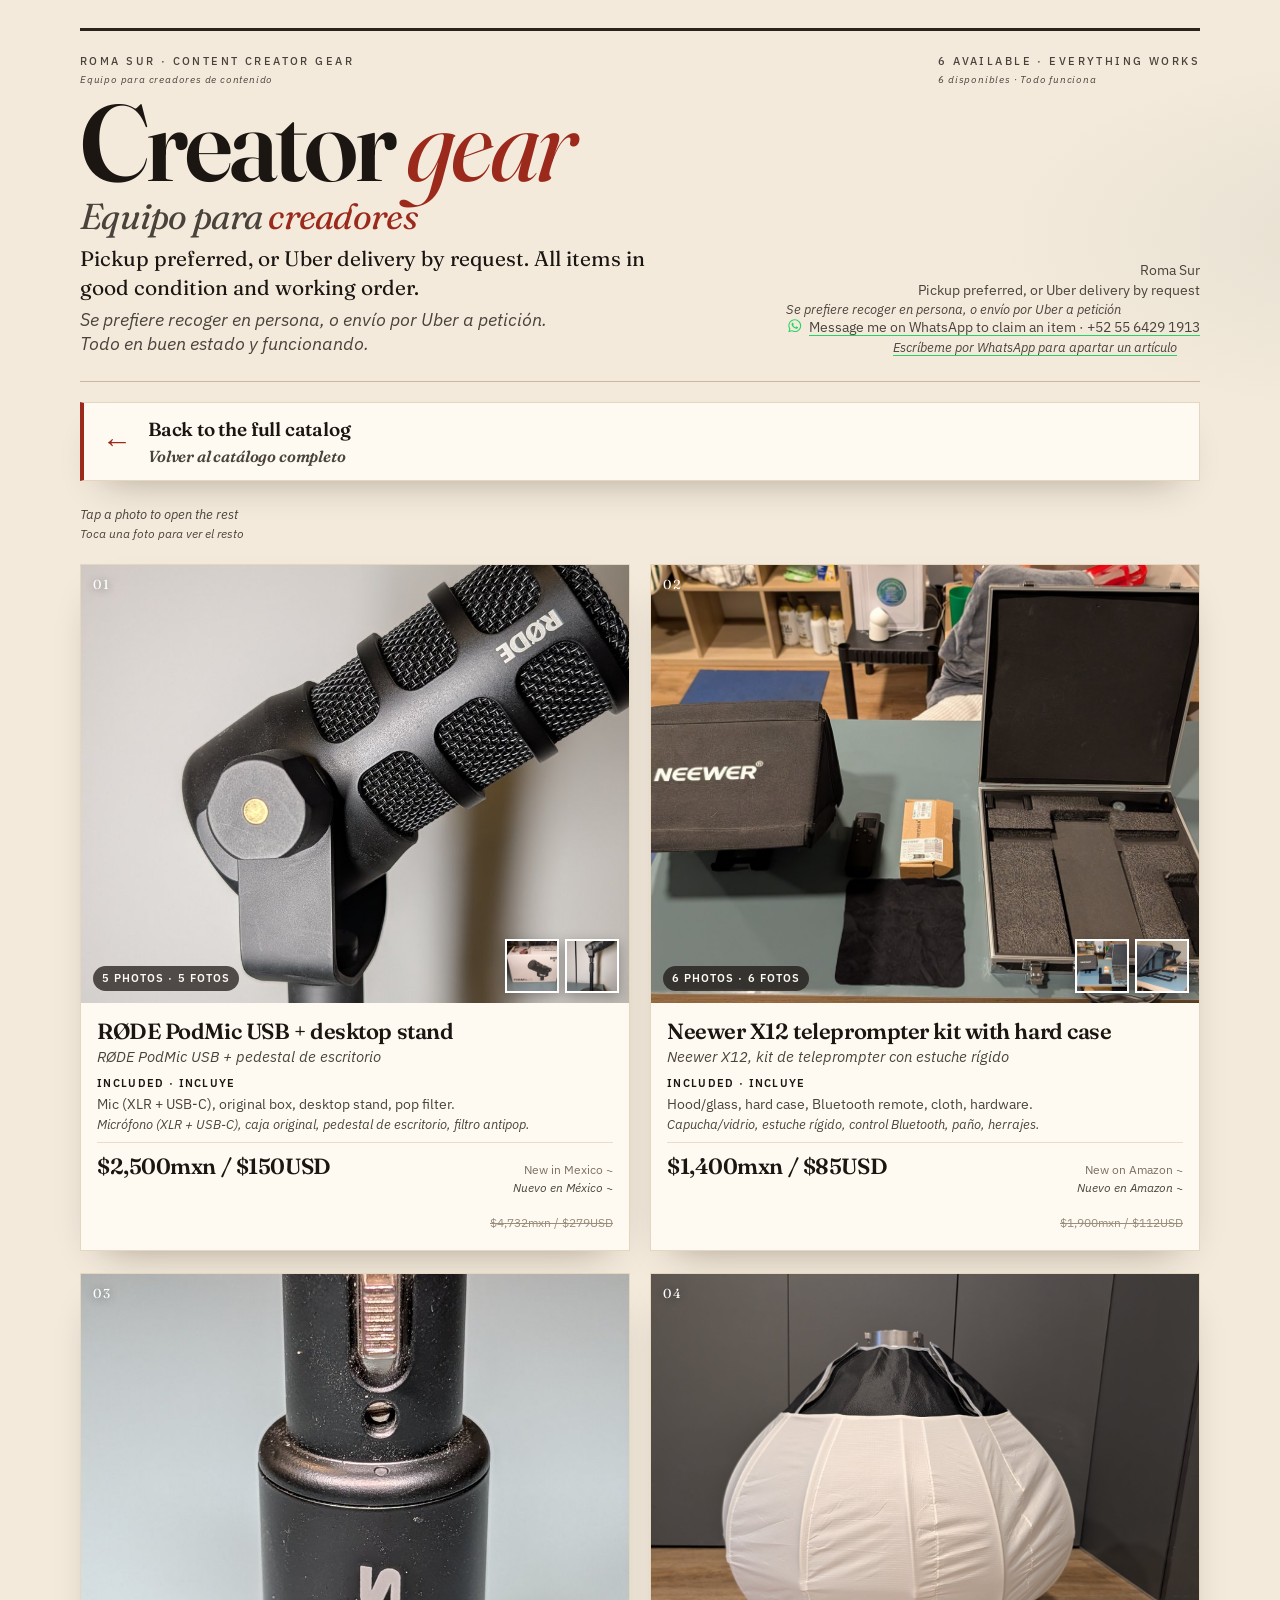
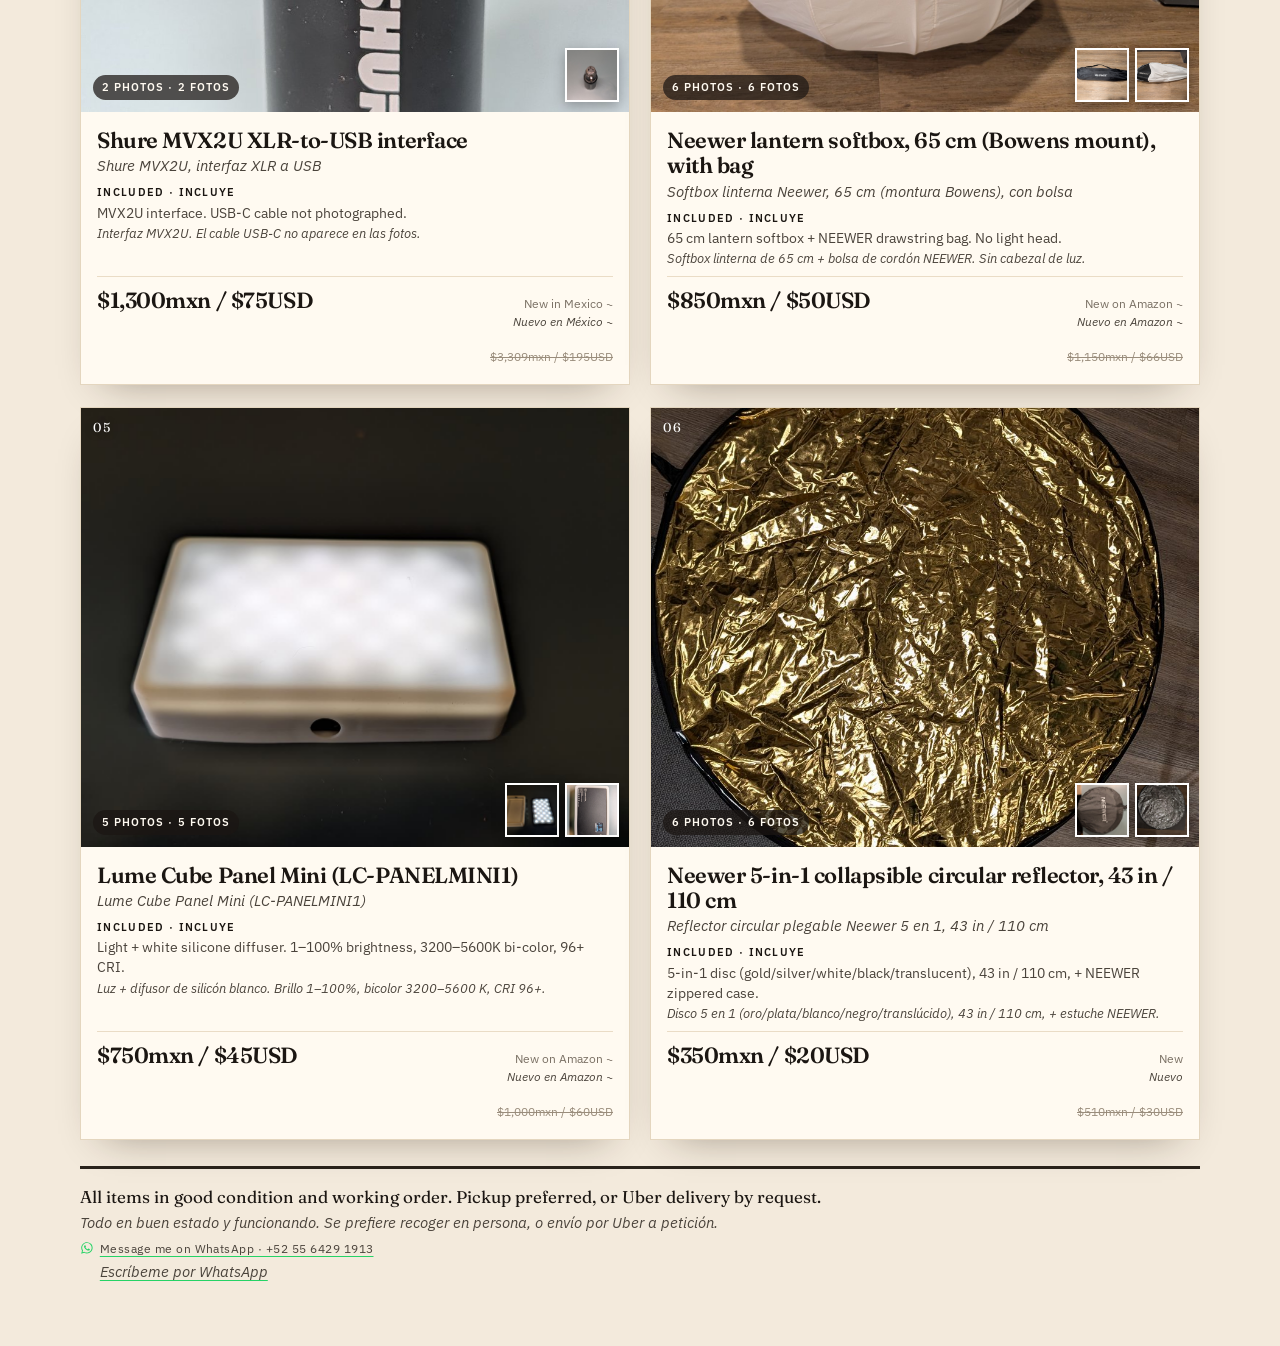
==== commit 7e9db0e3: "Fix WhatsApp number" ====
--- a/content-creator.html
+++ b/content-creator.html
@@ -19,7 +19,7 @@
         <div class="meta">
           <div>Roma Sur</div>
           <div>Pickup preferred, or Uber delivery by request<span class="es" lang="es">Se prefiere recoger en persona, o envío por Uber a petición</span></div>
-          <div><a class="wa-link" href="https://wa.me/525564191913?text=Hi%20Ross%2C%20I%27m%20interested%20in%20an%20item%20from%20your%20sale.%20/%20Hola%20Ross%2C%20me%20interesa%20un%20art%C3%ADculo%20de%20tu%20venta." target="_blank" rel="noopener"><svg class="wa-icon" viewBox="0 0 24 24" width="16" height="16" aria-hidden="true" focusable="false"><path fill="#25D366" d="M12.04 2C6.58 2 2.13 6.45 2.13 11.91c0 1.75.46 3.45 1.32 4.95L2.05 22l5.25-1.38a9.9 9.9 0 0 0 4.74 1.21h.01c5.46 0 9.91-4.45 9.91-9.91 0-2.65-1.03-5.14-2.9-7.01A9.82 9.82 0 0 0 12.04 2Zm0 18.15h-.01a8.23 8.23 0 0 1-4.19-1.15l-.3-.18-3.12.82.83-3.04-.2-.31a8.2 8.2 0 0 1-1.26-4.38c0-4.54 3.7-8.24 8.25-8.24 2.2 0 4.27.86 5.83 2.42a8.18 8.18 0 0 1 2.41 5.83c0 4.54-3.7 8.23-8.24 8.23Zm4.52-6.16c-.25-.12-1.47-.72-1.69-.81-.23-.08-.39-.12-.56.12-.16.25-.64.81-.79.97-.14.17-.29.19-.54.06-.25-.12-1.05-.39-1.99-1.23-.74-.66-1.23-1.47-1.38-1.72-.14-.25-.02-.38.11-.51.11-.11.25-.29.37-.43.13-.15.17-.25.25-.41.08-.17.04-.31-.02-.43-.06-.12-.56-1.34-.76-1.84-.2-.48-.41-.42-.56-.43h-.48c-.17 0-.43.06-.66.31-.22.25-.86.85-.86 2.07 0 1.22.89 2.4 1.01 2.56.12.17 1.75 2.67 4.23 3.74.59.26 1.05.41 1.41.52.59.19 1.13.16 1.56.1.48-.07 1.47-.6 1.67-1.18.21-.58.21-1.07.14-1.18-.06-.1-.22-.16-.47-.28Z"/></svg><span>Message me on WhatsApp to claim an item · +52 55 6419 1913<span class="es" lang="es">Escríbeme por WhatsApp para apartar un artículo</span></span></a></div>
+          <div><a class="wa-link" href="https://wa.me/525564291913?text=Hi%20Ross%2C%20I%27m%20interested%20in%20an%20item%20from%20your%20sale.%20/%20Hola%20Ross%2C%20me%20interesa%20un%20art%C3%ADculo%20de%20tu%20venta." target="_blank" rel="noopener"><svg class="wa-icon" viewBox="0 0 24 24" width="16" height="16" aria-hidden="true" focusable="false"><path fill="#25D366" d="M12.04 2C6.58 2 2.13 6.45 2.13 11.91c0 1.75.46 3.45 1.32 4.95L2.05 22l5.25-1.38a9.9 9.9 0 0 0 4.74 1.21h.01c5.46 0 9.91-4.45 9.91-9.91 0-2.65-1.03-5.14-2.9-7.01A9.82 9.82 0 0 0 12.04 2Zm0 18.15h-.01a8.23 8.23 0 0 1-4.19-1.15l-.3-.18-3.12.82.83-3.04-.2-.31a8.2 8.2 0 0 1-1.26-4.38c0-4.54 3.7-8.24 8.25-8.24 2.2 0 4.27.86 5.83 2.42a8.18 8.18 0 0 1 2.41 5.83c0 4.54-3.7 8.23-8.24 8.23Zm4.52-6.16c-.25-.12-1.47-.72-1.69-.81-.23-.08-.39-.12-.56.12-.16.25-.64.81-.79.97-.14.17-.29.19-.54.06-.25-.12-1.05-.39-1.99-1.23-.74-.66-1.23-1.47-1.38-1.72-.14-.25-.02-.38.11-.51.11-.11.25-.29.37-.43.13-.15.17-.25.25-.41.08-.17.04-.31-.02-.43-.06-.12-.56-1.34-.76-1.84-.2-.48-.41-.42-.56-.43h-.48c-.17 0-.43.06-.66.31-.22.25-.86.85-.86 2.07 0 1.22.89 2.4 1.01 2.56.12.17 1.75 2.67 4.23 3.74.59.26 1.05.41 1.41.52.59.19 1.13.16 1.56.1.48-.07 1.47-.6 1.67-1.18.21-.58.21-1.07.14-1.18-.06-.1-.22-.16-.47-.28Z"/></svg><span>Message me on WhatsApp to claim an item · +52 55 6429 1913<span class="es" lang="es">Escríbeme por WhatsApp para apartar un artículo</span></span></a></div>
         </div>
       </div>
     </header>
@@ -188,7 +188,7 @@
 
     <footer class="colophon">
       <p>All items in good condition and working order. Pickup preferred, or Uber delivery by request.<span class="es" lang="es">Todo en buen estado y funcionando. Se prefiere recoger en persona, o envío por Uber a petición.</span></p>
-      <div class="fine"><a class="wa-link" href="https://wa.me/525564191913?text=Hi%20Ross%2C%20I%27m%20interested%20in%20an%20item%20from%20your%20sale.%20/%20Hola%20Ross%2C%20me%20interesa%20un%20art%C3%ADculo%20de%20tu%20venta." target="_blank" rel="noopener"><svg class="wa-icon" viewBox="0 0 24 24" width="16" height="16" aria-hidden="true" focusable="false"><path fill="#25D366" d="M12.04 2C6.58 2 2.13 6.45 2.13 11.91c0 1.75.46 3.45 1.32 4.95L2.05 22l5.25-1.38a9.9 9.9 0 0 0 4.74 1.21h.01c5.46 0 9.91-4.45 9.91-9.91 0-2.65-1.03-5.14-2.9-7.01A9.82 9.82 0 0 0 12.04 2Zm0 18.15h-.01a8.23 8.23 0 0 1-4.19-1.15l-.3-.18-3.12.82.83-3.04-.2-.31a8.2 8.2 0 0 1-1.26-4.38c0-4.54 3.7-8.24 8.25-8.24 2.2 0 4.27.86 5.83 2.42a8.18 8.18 0 0 1 2.41 5.83c0 4.54-3.7 8.23-8.24 8.23Zm4.52-6.16c-.25-.12-1.47-.72-1.69-.81-.23-.08-.39-.12-.56.12-.16.25-.64.81-.79.97-.14.17-.29.19-.54.06-.25-.12-1.05-.39-1.99-1.23-.74-.66-1.23-1.47-1.38-1.72-.14-.25-.02-.38.11-.51.11-.11.25-.29.37-.43.13-.15.17-.25.25-.41.08-.17.04-.31-.02-.43-.06-.12-.56-1.34-.76-1.84-.2-.48-.41-.42-.56-.43h-.48c-.17 0-.43.06-.66.31-.22.25-.86.85-.86 2.07 0 1.22.89 2.4 1.01 2.56.12.17 1.75 2.67 4.23 3.74.59.26 1.05.41 1.41.52.59.19 1.13.16 1.56.1.48-.07 1.47-.6 1.67-1.18.21-.58.21-1.07.14-1.18-.06-.1-.22-.16-.47-.28Z"/></svg><span>Message me on WhatsApp · +52 55 6419 1913<span class="es" lang="es">Escríbeme por WhatsApp</span></span></a></div>
+      <div class="fine"><a class="wa-link" href="https://wa.me/525564291913?text=Hi%20Ross%2C%20I%27m%20interested%20in%20an%20item%20from%20your%20sale.%20/%20Hola%20Ross%2C%20me%20interesa%20un%20art%C3%ADculo%20de%20tu%20venta." target="_blank" rel="noopener"><svg class="wa-icon" viewBox="0 0 24 24" width="16" height="16" aria-hidden="true" focusable="false"><path fill="#25D366" d="M12.04 2C6.58 2 2.13 6.45 2.13 11.91c0 1.75.46 3.45 1.32 4.95L2.05 22l5.25-1.38a9.9 9.9 0 0 0 4.74 1.21h.01c5.46 0 9.91-4.45 9.91-9.91 0-2.65-1.03-5.14-2.9-7.01A9.82 9.82 0 0 0 12.04 2Zm0 18.15h-.01a8.23 8.23 0 0 1-4.19-1.15l-.3-.18-3.12.82.83-3.04-.2-.31a8.2 8.2 0 0 1-1.26-4.38c0-4.54 3.7-8.24 8.25-8.24 2.2 0 4.27.86 5.83 2.42a8.18 8.18 0 0 1 2.41 5.83c0 4.54-3.7 8.23-8.24 8.23Zm4.52-6.16c-.25-.12-1.47-.72-1.69-.81-.23-.08-.39-.12-.56.12-.16.25-.64.81-.79.97-.14.17-.29.19-.54.06-.25-.12-1.05-.39-1.99-1.23-.74-.66-1.23-1.47-1.38-1.72-.14-.25-.02-.38.11-.51.11-.11.25-.29.37-.43.13-.15.17-.25.25-.41.08-.17.04-.31-.02-.43-.06-.12-.56-1.34-.76-1.84-.2-.48-.41-.42-.56-.43h-.48c-.17 0-.43.06-.66.31-.22.25-.86.85-.86 2.07 0 1.22.89 2.4 1.01 2.56.12.17 1.75 2.67 4.23 3.74.59.26 1.05.41 1.41.52.59.19 1.13.16 1.56.1.48-.07 1.47-.6 1.67-1.18.21-.58.21-1.07.14-1.18-.06-.1-.22-.16-.47-.28Z"/></svg><span>Message me on WhatsApp · +52 55 6429 1913<span class="es" lang="es">Escríbeme por WhatsApp</span></span></a></div>
     </footer>
   </div>
 
